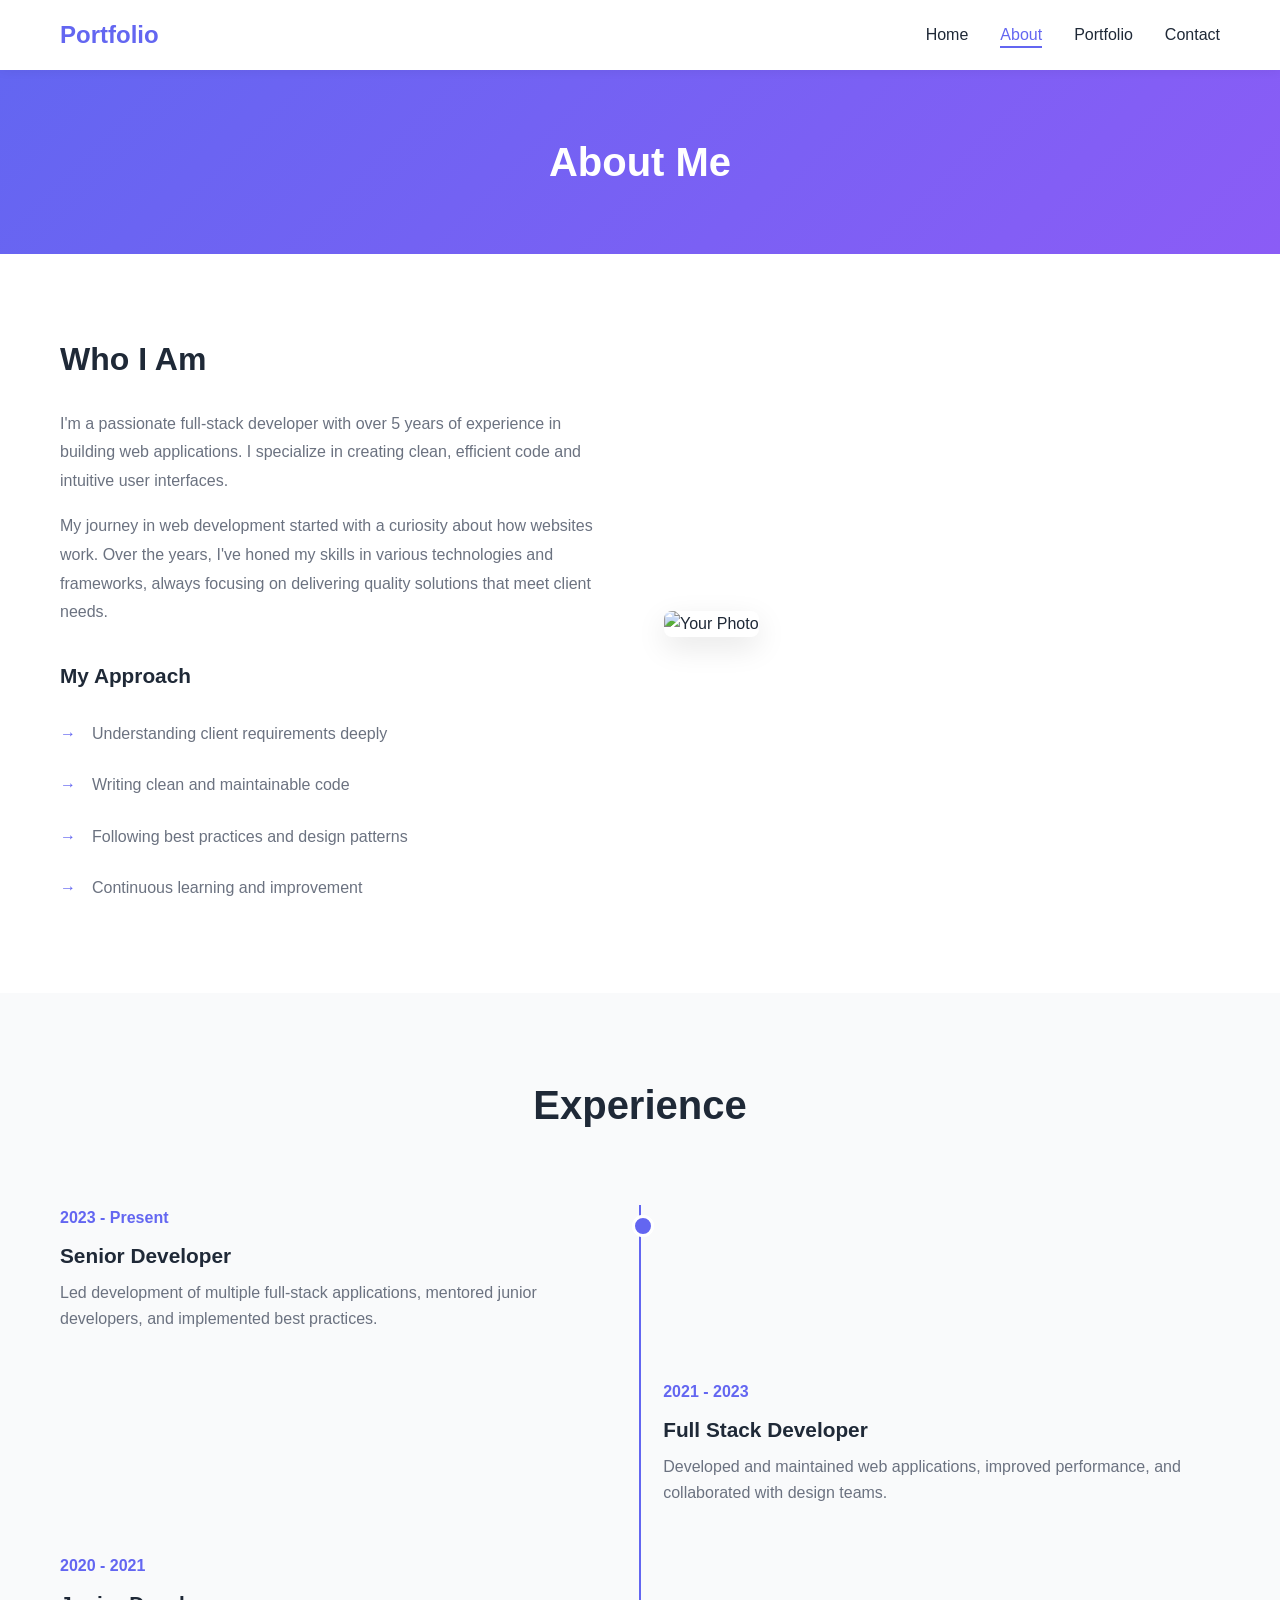
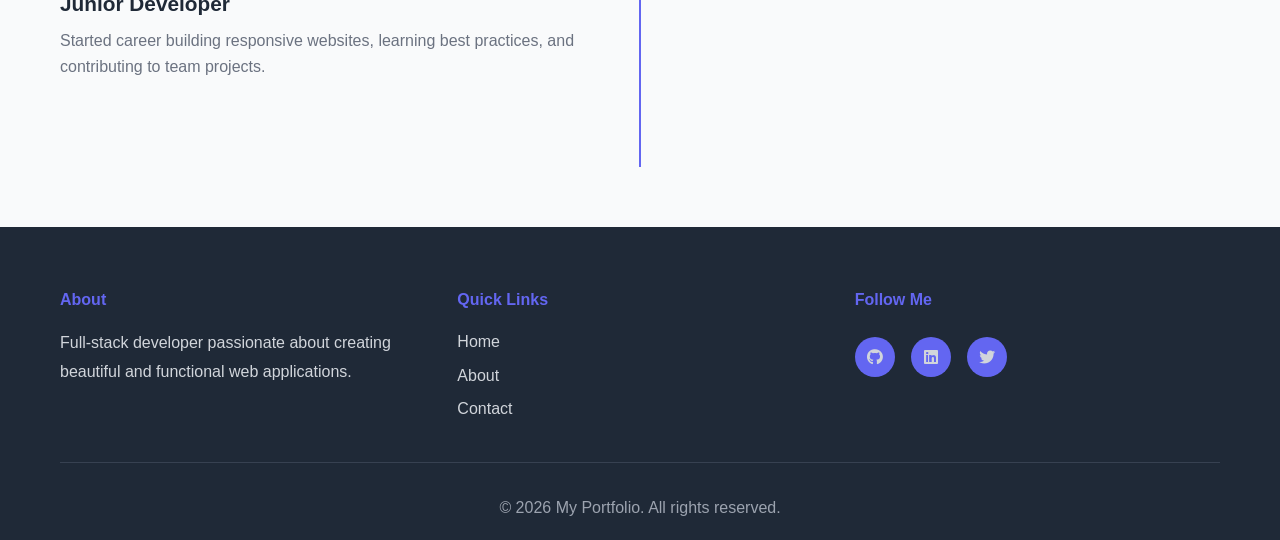
==== about.html @ ab136e82 "Refactor portfolio structure: replace PHP files with HTML, add about and contact pages, and enhance " ====
<!DOCTYPE html>
<html lang="en">
<head>
    <meta charset="UTF-8">
    <meta name="viewport" content="width=device-width, initial-scale=1.0">
    <title>About | My Portfolio</title>
    <link rel="stylesheet" href="https://cdnjs.cloudflare.com/ajax/libs/font-awesome/6.4.0/css/all.min.css">
    <link rel="stylesheet" href="assets/css/style.css">
</head>
<body>
    <nav class="navbar">
        <div class="container">
            <div class="nav-wrapper">
                <a href="index.html" class="logo">Portfolio</a>
                <button class="menu-toggle" id="menuToggle">
                    <span></span>
                    <span></span>
                    <span></span>
                </button>
                <ul class="nav-menu" id="navMenu">
                    <li><a href="index.html" class="nav-link">Home</a></li>
                    <li><a href="about.html" class="nav-link active">About</a></li>
                    <li><a href="index.html#portfolio" class="nav-link">Portfolio</a></li>
                    <li><a href="contact.html" class="nav-link">Contact</a></li>
                </ul>
            </div>
        </div>
    </nav>

    <main>
        <section class="about-hero">
            <div class="container">
                <h1>About Me</h1>
            </div>
        </section>

        <section class="about">
            <div class="container">
                <div class="about-content">
                    <div class="about-text">
                        <h2>Who I Am</h2>
                        <p>I'm a passionate full-stack developer with over 5 years of experience in building web applications. I specialize in creating clean, efficient code and intuitive user interfaces.</p>
                        <p>My journey in web development started with a curiosity about how websites work. Over the years, I've honed my skills in various technologies and frameworks, always focusing on delivering quality solutions that meet client needs.</p>
                        
                        <h3>My Approach</h3>
                        <ul class="approach-list">
                            <li>Understanding client requirements deeply</li>
                            <li>Writing clean and maintainable code</li>
                            <li>Following best practices and design patterns</li>
                            <li>Continuous learning and improvement</li>
                        </ul>
                    </div>
                    <div class="about-image">
                        <img src="https://via.placeholder.com/400x500?text=Your+Photo" alt="Your Photo">
                    </div>
                </div>
            </div>
        </section>

        <section class="timeline">
            <div class="container">
                <h2>Experience</h2>
                <div class="timeline-items">
                    <div class="timeline-item">
                        <div class="timeline-date">2023 - Present</div>
                        <div class="timeline-content">
                            <h4>Senior Developer</h4>
                            <p>Led development of multiple full-stack applications, mentored junior developers, and implemented best practices.</p>
                        </div>
                    </div>
                    <div class="timeline-item">
                        <div class="timeline-date">2021 - 2023</div>
                        <div class="timeline-content">
                            <h4>Full Stack Developer</h4>
                            <p>Developed and maintained web applications, improved performance, and collaborated with design teams.</p>
                        </div>
                    </div>
                    <div class="timeline-item">
                        <div class="timeline-date">2020 - 2021</div>
                        <div class="timeline-content">
                            <h4>Junior Developer</h4>
                            <p>Started career building responsive websites, learning best practices, and contributing to team projects.</p>
                        </div>
                    </div>
                </div>
            </div>
        </section>
    </main>

    <footer class="footer">
        <div class="container">
            <div class="footer-content">
                <div class="footer-section">
                    <h4>About</h4>
                    <p>Full-stack developer passionate about creating beautiful and functional web applications.</p>
                </div>
                <div class="footer-section">
                    <h4>Quick Links</h4>
                    <ul>
                        <li><a href="index.html">Home</a></li>
                        <li><a href="about.html">About</a></li>
                        <li><a href="contact.html">Contact</a></li>
                    </ul>
                </div>
                <div class="footer-section">
                    <h4>Follow Me</h4>
                    <div class="social-links">
                        <a href="#" class="social-icon"><i class="fab fa-github"></i></a>
                        <a href="#" class="social-icon"><i class="fab fa-linkedin"></i></a>
                        <a href="#" class="social-icon"><i class="fab fa-twitter"></i></a>
                    </div>
                </div>
            </div>
            <div class="footer-bottom">
                <p>&copy; 2026 My Portfolio. All rights reserved.</p>
            </div>
        </div>
    </footer>

    <script src="assets/js/script.js"></script>
</body>
</html>
---- assets/css/style.css ----
/* ================================
   Global Styles
   ================================ */
:root {
    --primary-color: #6366f1;
    --secondary-color: #8b5cf6;
    --dark-color: #1f2937;
    --light-color: #f9fafb;
    --gray-color: #6b7280;
    --success-color: #10b981;
    --danger-color: #ef4444;
    --border-radius: 8px;
    --transition: all 0.3s ease;
}

* {
    margin: 0;
    padding: 0;
    box-sizing: border-box;
}

html {
    scroll-behavior: smooth;
}

body {
    font-family: 'Segoe UI', Tahoma, Geneva, Verdana, sans-serif;
    background-color: #ffffff;
    color: var(--dark-color);
    line-height: 1.6;
}

.container {
    max-width: 1200px;
    margin: 0 auto;
    padding: 0 20px;
}

/* ================================
   Navigation
   ================================ */
.navbar {
    background-color: #ffffff;
    box-shadow: 0 2px 10px rgba(0, 0, 0, 0.05);
    position: sticky;
    top: 0;
    z-index: 100;
    transition: var(--transition);
}

.nav-wrapper {
    display: flex;
    justify-content: space-between;
    align-items: center;
    padding: 1rem 0;
}

.logo {
    font-size: 1.5rem;
    font-weight: 700;
    color: var(--primary-color);
    text-decoration: none;
    transition: var(--transition);
}

.logo:hover {
    color: var(--secondary-color);
}

.nav-menu {
    display: flex;
    list-style: none;
    gap: 2rem;
}

.nav-link {
    text-decoration: none;
    color: var(--dark-color);
    font-weight: 500;
    position: relative;
    transition: var(--transition);
}

.nav-link:hover,
.nav-link.active {
    color: var(--primary-color);
}

.nav-link::after {
    content: '';
    position: absolute;
    bottom: -5px;
    left: 0;
    width: 0;
    height: 2px;
    background-color: var(--primary-color);
    transition: var(--transition);
}

.nav-link:hover::after,
.nav-link.active::after {
    width: 100%;
}

.menu-toggle {
    display: none;
    flex-direction: column;
    background: none;
    border: none;
    cursor: pointer;
    gap: 5px;
}

.menu-toggle span {
    width: 25px;
    height: 3px;
    background-color: var(--dark-color);
    border-radius: 2px;
    transition: var(--transition);
}

/* ================================
   Hero Section
   ================================ */
.hero {
    background: linear-gradient(135deg, var(--primary-color) 0%, var(--secondary-color) 100%);
    color: #ffffff;
    padding: 120px 0;
    text-align: center;
    min-height: 600px;
    display: flex;
    align-items: center;
    justify-content: center;
}

.hero-content {
    animation: fadeInUp 0.8s ease;
}

.hero-title {
    font-size: 3.5rem;
    font-weight: 800;
    margin-bottom: 1rem;
    line-height: 1.2;
}

.hero-subtitle {
    font-size: 1.5rem;
    margin-bottom: 2rem;
    opacity: 0.9;
}

/* ================================
   Buttons
   ================================ */
.btn {
    display: inline-block;
    padding: 12px 30px;
    border-radius: var(--border-radius);
    text-decoration: none;
    font-weight: 600;
    transition: var(--transition);
    border: none;
    cursor: pointer;
    font-size: 1rem;
}

.btn-primary {
    background-color: var(--primary-color);
    color: #ffffff;
}

.btn-primary:hover {
    background-color: var(--secondary-color);
    transform: translateY(-2px);
    box-shadow: 0 10px 20px rgba(99, 102, 241, 0.3);
}

.btn-secondary {
    background-color: transparent;
    color: var(--primary-color);
    border: 2px solid var(--primary-color);
}

.btn-secondary:hover {
    background-color: var(--primary-color);
    color: #ffffff;
}

/* ================================
   Portfolio Section
   ================================ */
.portfolio {
    padding: 80px 0;
    background-color: var(--light-color);
}

.portfolio h2 {
    font-size: 2.5rem;
    text-align: center;
    margin-bottom: 3rem;
    color: var(--dark-color);
}

.portfolio-grid {
    display: grid;
    grid-template-columns: repeat(auto-fit, minmax(300px, 1fr));
    gap: 2rem;
}

.portfolio-item {
    background: #ffffff;
    border-radius: var(--border-radius);
    overflow: hidden;
    box-shadow: 0 5px 15px rgba(0, 0, 0, 0.08);
    transition: var(--transition);
}

.portfolio-item:hover {
    transform: translateY(-10px);
    box-shadow: 0 15px 35px rgba(0, 0, 0, 0.15);
}

.portfolio-image {
    width: 100%;
    height: 200px;
    overflow: hidden;
    background-color: #e5e7eb;
}

.portfolio-image img {
    width: 100%;
    height: 100%;
    object-fit: cover;
    transition: var(--transition);
}

.portfolio-item:hover .portfolio-image img {
    transform: scale(1.05);
}

.portfolio-content {
    padding: 1.5rem;
}

.portfolio-content h3 {
    font-size: 1.3rem;
    margin-bottom: 0.5rem;
    color: var(--dark-color);
}

.portfolio-content p {
    color: var(--gray-color);
    margin-bottom: 1rem;
    font-size: 0.95rem;
}

.portfolio-tags {
    display: flex;
    flex-wrap: wrap;
    gap: 0.5rem;
    margin-bottom: 1rem;
}

.tag {
    display: inline-block;
    background-color: #e0e7ff;
    color: var(--primary-color);
    padding: 4px 12px;
    border-radius: 20px;
    font-size: 0.8rem;
    font-weight: 500;
}

.link {
    color: var(--primary-color);
    text-decoration: none;
    font-weight: 600;
    display: inline-flex;
    align-items: center;
    transition: var(--transition);
}

.link:hover {
    color: var(--secondary-color);
}

/* ================================
   Skills Section
   ================================ */
.skills {
    padding: 80px 0;
}

.skills h2 {
    font-size: 2.5rem;
    text-align: center;
    margin-bottom: 3rem;
    color: var(--dark-color);
}

.skills-grid {
    display: grid;
    grid-template-columns: repeat(auto-fit, minmax(250px, 1fr));
    gap: 2rem;
}

.skill-card {
    background: linear-gradient(135deg, var(--primary-color) 0%, var(--secondary-color) 100%);
    color: #ffffff;
    padding: 2rem;
    border-radius: var(--border-radius);
    box-shadow: 0 5px 15px rgba(0, 0, 0, 0.1);
    transition: var(--transition);
}

.skill-card:hover {
    transform: translateY(-5px);
}

.skill-card h4 {
    font-size: 1.3rem;
    margin-bottom: 1rem;
}

.skill-card ul {
    list-style: none;
}

.skill-card li {
    padding: 0.5rem 0;
    display: flex;
    align-items: center;
}

.skill-card li:before {
    content: '✓';
    margin-right: 0.5rem;
    font-weight: bold;
}

/* ================================
   CTA Section
   ================================ */
.cta {
    background: linear-gradient(135deg, var(--primary-color) 0%, var(--secondary-color) 100%);
    color: #ffffff;
    padding: 80px 0;
    text-align: center;
}

.cta h2 {
    font-size: 2.5rem;
    margin-bottom: 1rem;
}

.cta p {
    font-size: 1.1rem;
    margin-bottom: 2rem;
    opacity: 0.9;
}

/* ================================
   About Section
   ================================ */
.about-hero {
    background: linear-gradient(135deg, var(--primary-color) 0%, var(--secondary-color) 100%);
    color: #ffffff;
    padding: 60px 0;
    text-align: center;
}

.about-hero h1 {
    font-size: 2.5rem;
}

.about {
    padding: 80px 0;
}

.about-content {
    display: grid;
    grid-template-columns: 1fr 1fr;
    gap: 3rem;
    align-items: center;
}

.about-text h2 {
    font-size: 2rem;
    margin-bottom: 1.5rem;
    color: var(--dark-color);
}

.about-text p {
    color: var(--gray-color);
    margin-bottom: 1rem;
    line-height: 1.8;
}

.about-text h3 {
    font-size: 1.3rem;
    margin-top: 2rem;
    margin-bottom: 1rem;
    color: var(--dark-color);
}

.approach-list {
    list-style: none;
}

.approach-list li {
    padding: 0.8rem 0;
    padding-left: 2rem;
    position: relative;
    color: var(--gray-color);
}

.approach-list li:before {
    content: '→';
    position: absolute;
    left: 0;
    color: var(--primary-color);
    font-weight: bold;
}

.about-image img {
    width: 100%;
    border-radius: var(--border-radius);
    box-shadow: 0 10px 30px rgba(0, 0, 0, 0.1);
}

/* ================================
   Timeline
   ================================ */
.timeline {
    padding: 80px 0;
    background-color: var(--light-color);
}

.timeline h2 {
    font-size: 2.5rem;
    text-align: center;
    margin-bottom: 3rem;
    color: var(--dark-color);
}

.timeline-items {
    position: relative;
    padding: 20px 0;
}

.timeline-items::before {
    content: '';
    position: absolute;
    left: 50%;
    transform: translateX(-50%);
    width: 2px;
    height: 100%;
    background-color: var(--primary-color);
}

.timeline-item {
    margin-bottom: 3rem;
    width: 48%;
}

.timeline-item:nth-child(odd) {
    margin-left: 0;
}

.timeline-item:nth-child(even) {
    margin-left: 52%;
}

.timeline-item:nth-child(odd)::after {
    content: '';
    position: absolute;
    left: calc(50% - 8px);
    top: 30px;
    width: 16px;
    height: 16px;
    background-color: var(--primary-color);
    border-radius: 50%;
    border: 3px solid #ffffff;
}

.timeline-date {
    font-weight: 600;
    color: var(--primary-color);
    margin-bottom: 0.5rem;
}

.timeline-content h4 {
    font-size: 1.3rem;
    color: var(--dark-color);
    margin-bottom: 0.5rem;
}

.timeline-content p {
    color: var(--gray-color);
}

/* ================================
   Contact Section
   ================================ */
.contact-hero {
    background: linear-gradient(135deg, var(--primary-color) 0%, var(--secondary-color) 100%);
    color: #ffffff;
    padding: 60px 0;
    text-align: center;
}

.contact-hero h1 {
    font-size: 2.5rem;
    margin-bottom: 1rem;
}

.contact {
    padding: 80px 0;
}

.contact-wrapper {
    display: grid;
    grid-template-columns: 1fr 1.5fr;
    gap: 3rem;
}

.contact-info h2 {
    font-size: 1.8rem;
    margin-bottom: 2rem;
    color: var(--dark-color);
}

.info-item {
    margin-bottom: 2rem;
}

.info-item h4 {
    color: var(--primary-color);
    margin-bottom: 0.5rem;
}

.info-item p {
    color: var(--gray-color);
}

.info-item a {
    color: var(--primary-color);
    text-decoration: none;
    transition: var(--transition);
}

.info-item a:hover {
    color: var(--secondary-color);
}

.social-links {
    display: flex;
    gap: 1rem;
    margin-top: 1.5rem;
}

.social-icon {
    display: inline-flex;
    align-items: center;
    justify-content: center;
    width: 40px;
    height: 40px;
    background-color: var(--primary-color);
    color: #ffffff;
    border-radius: 50%;
    text-decoration: none;
    transition: var(--transition);
}

.social-icon:hover {
    background-color: var(--secondary-color);
    transform: translateY(-3px);
}

/* ================================
   Contact Form
   ================================ */
.contact-form {
    background-color: var(--light-color);
    padding: 2rem;
    border-radius: var(--border-radius);
}

.form-group {
    margin-bottom: 1.5rem;
}

.form-group label {
    display: block;
    margin-bottom: 0.5rem;
    font-weight: 600;
    color: var(--dark-color);
}

.form-group input,
.form-group textarea {
    width: 100%;
    padding: 12px;
    border: 1px solid #e5e7eb;
    border-radius: var(--border-radius);
    font-family: inherit;
    font-size: 1rem;
    transition: var(--transition);
}

.form-group input:focus,
.form-group textarea:focus {
    outline: none;
    border-color: var(--primary-color);
    box-shadow: 0 0 0 3px rgba(99, 102, 241, 0.1);
}

.contact-form button {
    width: 100%;
}

#formStatus {
    margin-top: 1rem;
    padding: 1rem;
    border-radius: var(--border-radius);
    display: none;
}

#formStatus.success {
    background-color: #d1fae5;
    color: var(--success-color);
    display: block;
}

#formStatus.error {
    background-color: #fee2e2;
    color: var(--danger-color);
    display: block;
}

/* ================================
   Footer
   ================================ */
.footer {
    background-color: var(--dark-color);
    color: #ffffff;
    padding: 60px 0 20px;
}

.footer-content {
    display: grid;
    grid-template-columns: repeat(auto-fit, minmax(250px, 1fr));
    gap: 2rem;
    margin-bottom: 2rem;
}

.footer-section h4 {
    margin-bottom: 1rem;
    color: var(--primary-color);
}

.footer-section p {
    color: #d1d5db;
    line-height: 1.8;
}

.footer-section ul {
    list-style: none;
}

.footer-section ul li {
    margin-bottom: 0.5rem;
}

.footer-section a {
    color: #d1d5db;
    text-decoration: none;
    transition: var(--transition);
}

.footer-section a:hover {
    color: var(--primary-color);
}

.footer-bottom {
    text-align: center;
    padding-top: 2rem;
    border-top: 1px solid #374151;
    color: #9ca3af;
}

/* ================================
   Animations
   ================================ */
@keyframes fadeInUp {
    from {
        opacity: 0;
        transform: translateY(30px);
    }
    to {
        opacity: 1;
        transform: translateY(0);
    }
}

/* ================================
   Responsive Design
   ================================ */
@media (max-width: 768px) {
    .menu-toggle {
        display: flex;
    }

    .nav-menu {
        display: none;
    }

    .nav-menu.active {
        display: flex;
        flex-direction: column;
        position: absolute;
        top: 70px;
        left: 0;
        width: 100%;
        background-color: #ffffff;
        padding: 2rem 0;
        gap: 0;
        box-shadow: 0 10px 25px rgba(0, 0, 0, 0.1);
    }

    .nav-menu.active li a {
        display: block;
        padding: 1rem 1.5rem;
    }

    .hero-title {
        font-size: 2rem;
    }

    .hero-subtitle {
        font-size: 1.1rem;
    }

    .about-content {
        grid-template-columns: 1fr;
    }

    .contact-wrapper {
        grid-template-columns: 1fr;
    }

    .timeline-items::before {
        display: none;
    }

    .timeline-item {
        width: 100%;
        margin-left: 0 !important;
    }

    .timeline-item:nth-child(odd)::after {
        display: none;
    }

    .portfolio h2,
    .skills h2,
    .timeline h2 {
        font-size: 1.8rem;
    }
}

@media (max-width: 480px) {
    .hero-title {
        font-size: 1.5rem;
    }

    .hero-subtitle {
        font-size: 1rem;
    }

    .portfolio-grid {
        grid-template-columns: 1fr;
    }

    .skills-grid {
        grid-template-columns: 1fr;
    }

    .footer-content {
        grid-template-columns: 1fr;
    }
}
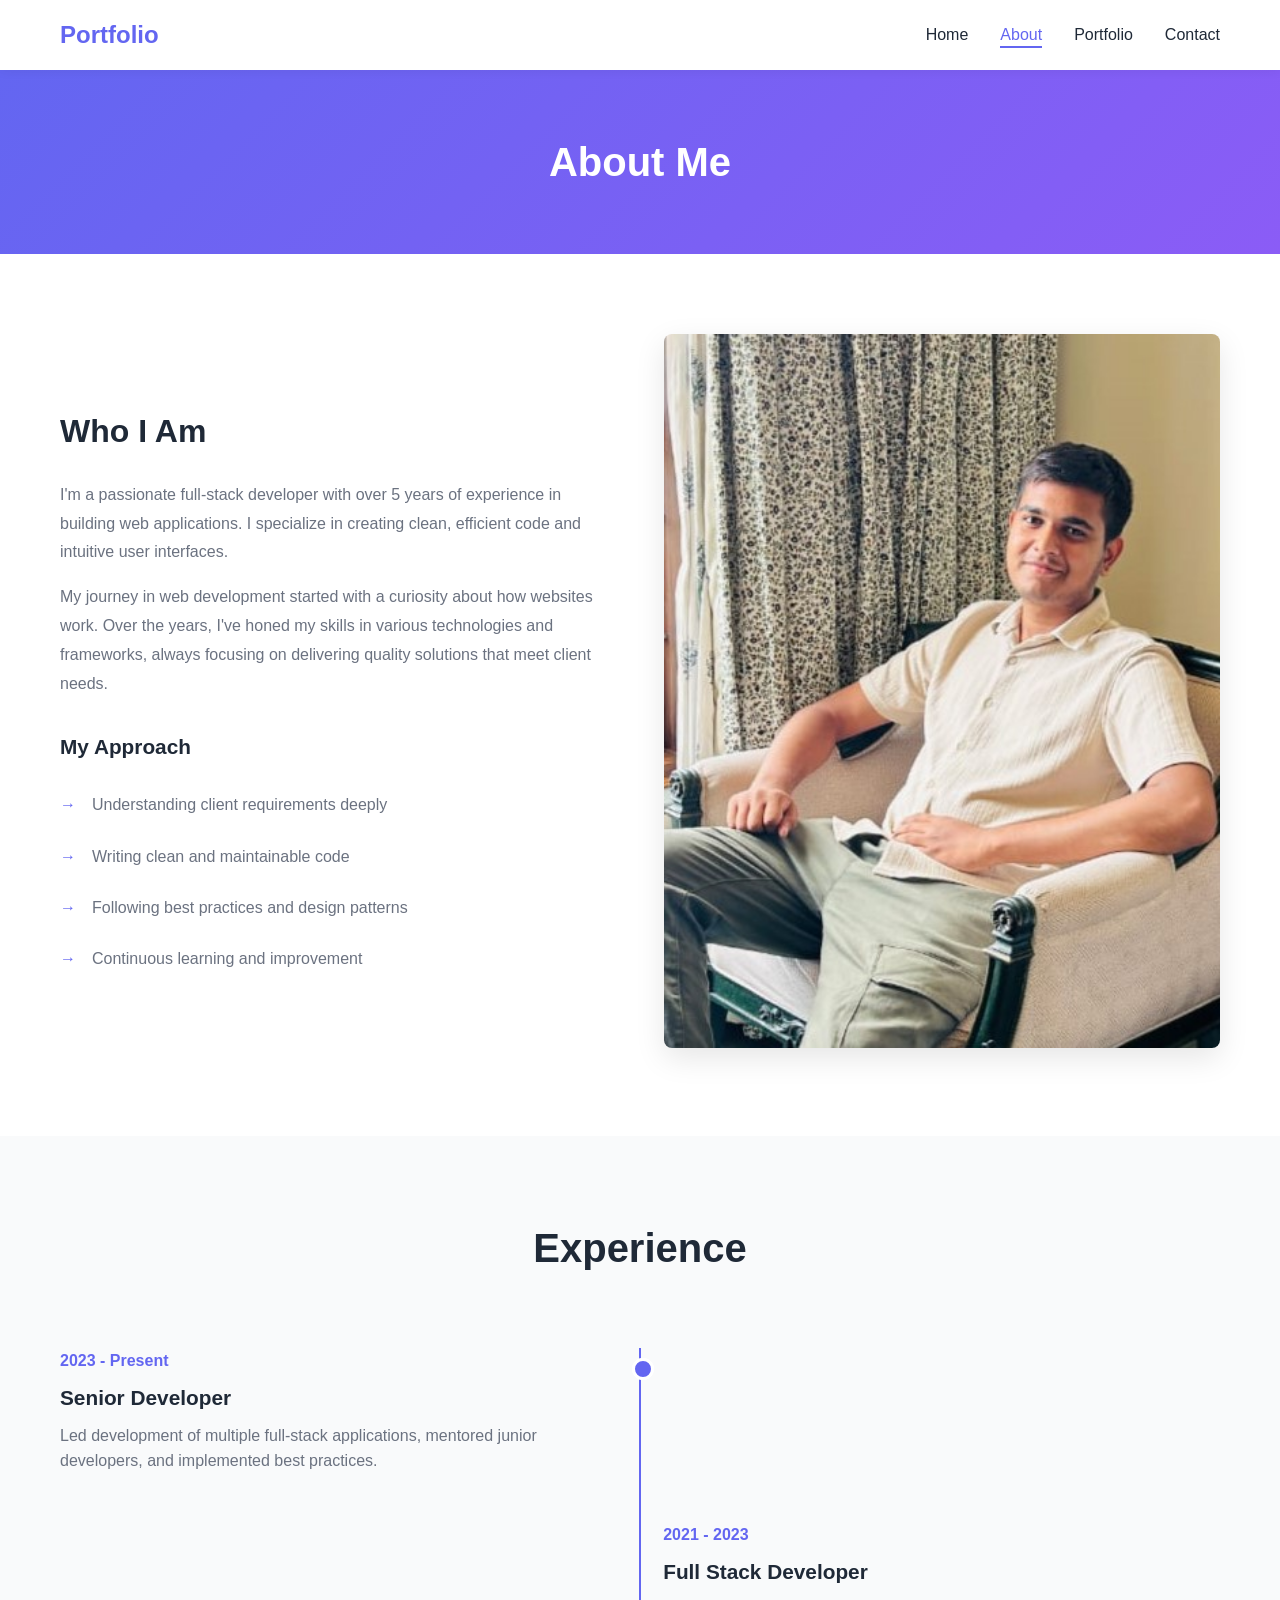
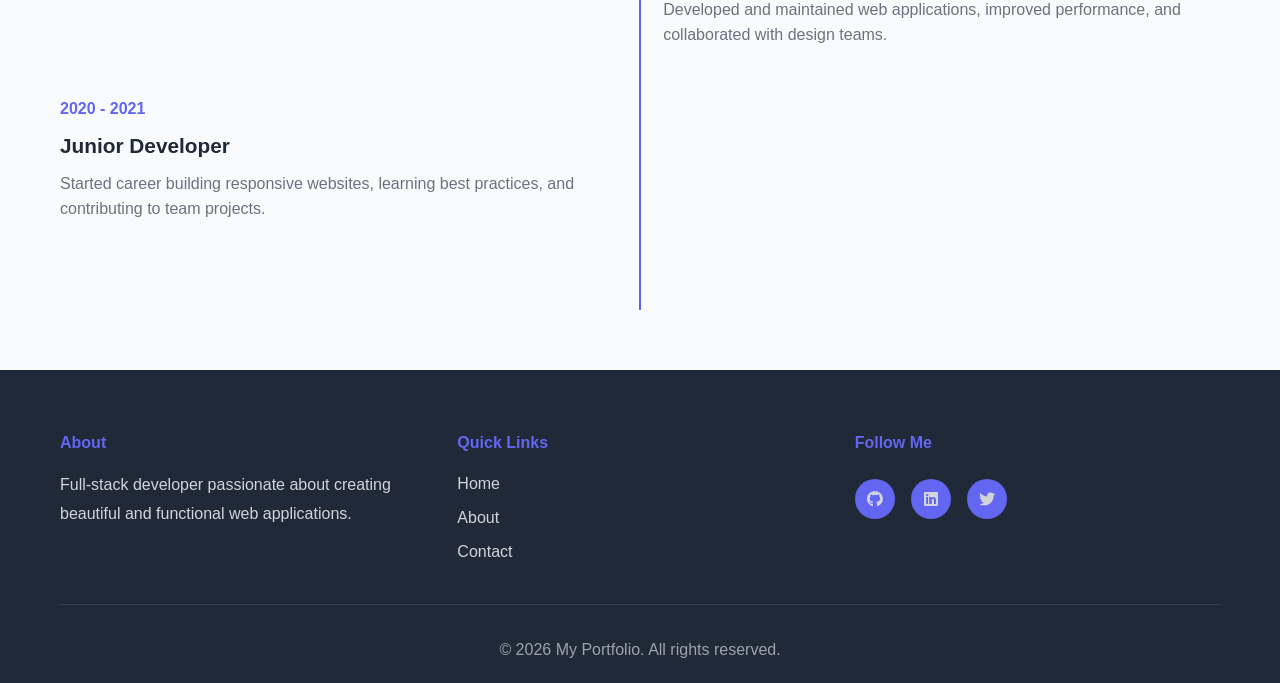
==== commit de355abe: "Refactor code structure for improved readability and maintainability" ====
--- a/about.html
+++ b/about.html
@@ -51,7 +51,7 @@
                         </ul>
                     </div>
                     <div class="about-image">
-                        <img src="https://via.placeholder.com/400x500?text=Your+Photo" alt="Your Photo">
+                        <img src="images\myPic.jpg" alt="Taksh Photo">
                     </div>
                 </div>
             </div>
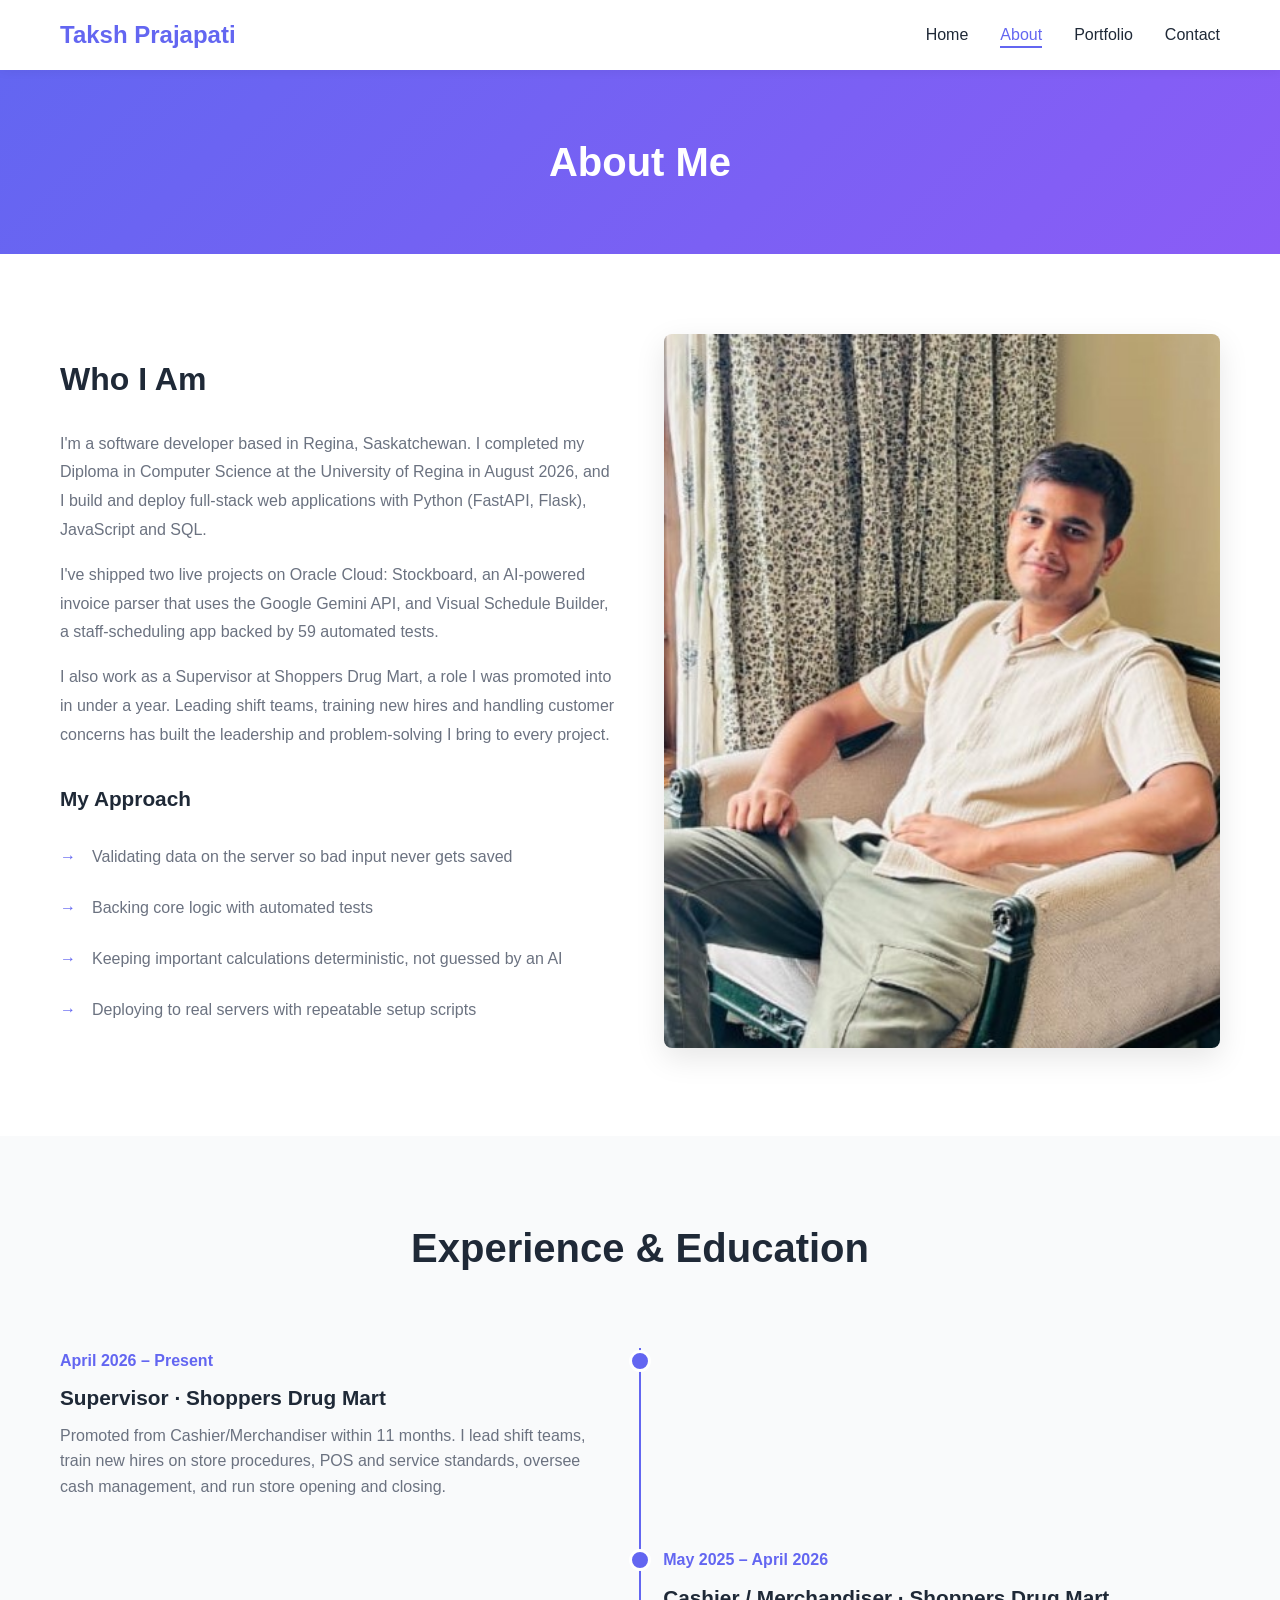
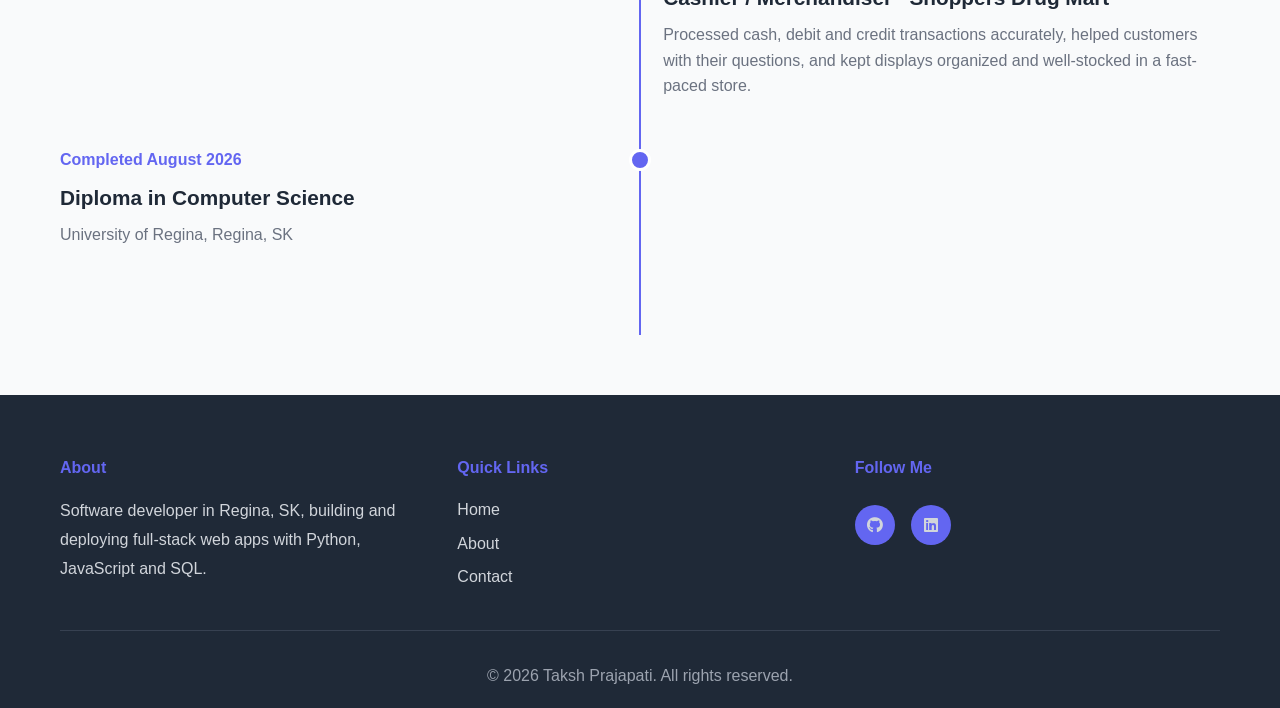
==== commit 3eaa2374: "Update portfolio content from resume and fix contact/footer issues Keep the existing design; replace" ====
--- a/about.html
+++ b/about.html
@@ -3,23 +3,23 @@
 <head>
     <meta charset="UTF-8">
     <meta name="viewport" content="width=device-width, initial-scale=1.0">
-    <title>About | My Portfolio</title>
+    <title>Taksh Prajapati | About</title>
     <link rel="stylesheet" href="https://cdnjs.cloudflare.com/ajax/libs/font-awesome/6.4.0/css/all.min.css">
     <link rel="stylesheet" href="assets/css/style.css">
 </head>
 <body>
-    <nav class="navbar">
+    <nav class="navbar" aria-label="Main navigation">
         <div class="container">
             <div class="nav-wrapper">
-                <a href="index.html" class="logo">Portfolio</a>
-                <button class="menu-toggle" id="menuToggle">
+                <a href="index.html" class="logo">Taksh Prajapati</a>
+                <button class="menu-toggle" id="menuToggle" aria-label="Open menu" aria-controls="navMenu" aria-expanded="false">
                     <span></span>
                     <span></span>
                     <span></span>
                 </button>
                 <ul class="nav-menu" id="navMenu">
                     <li><a href="index.html" class="nav-link">Home</a></li>
-                    <li><a href="about.html" class="nav-link active">About</a></li>
+                    <li><a href="about.html" class="nav-link active" aria-current="page">About</a></li>
                     <li><a href="index.html#portfolio" class="nav-link">Portfolio</a></li>
                     <li><a href="contact.html" class="nav-link">Contact</a></li>
                 </ul>
@@ -39,19 +39,20 @@
                 <div class="about-content">
                     <div class="about-text">
                         <h2>Who I Am</h2>
-                        <p>I'm a passionate full-stack developer with over 5 years of experience in building web applications. I specialize in creating clean, efficient code and intuitive user interfaces.</p>
-                        <p>My journey in web development started with a curiosity about how websites work. Over the years, I've honed my skills in various technologies and frameworks, always focusing on delivering quality solutions that meet client needs.</p>
-                        
+                        <p>I'm a software developer based in Regina, Saskatchewan. I completed my Diploma in Computer Science at the University of Regina in August 2026, and I build and deploy full-stack web applications with Python (FastAPI, Flask), JavaScript and SQL.</p>
+                        <p>I've shipped two live projects on Oracle Cloud: Stockboard, an AI-powered invoice parser that uses the Google Gemini API, and Visual Schedule Builder, a staff-scheduling app backed by 59 automated tests.</p>
+                        <p>I also work as a Supervisor at Shoppers Drug Mart, a role I was promoted into in under a year. Leading shift teams, training new hires and handling customer concerns has built the leadership and problem-solving I bring to every project.</p>
+
                         <h3>My Approach</h3>
                         <ul class="approach-list">
-                            <li>Understanding client requirements deeply</li>
-                            <li>Writing clean and maintainable code</li>
-                            <li>Following best practices and design patterns</li>
-                            <li>Continuous learning and improvement</li>
+                            <li>Validating data on the server so bad input never gets saved</li>
+                            <li>Backing core logic with automated tests</li>
+                            <li>Keeping important calculations deterministic, not guessed by an AI</li>
+                            <li>Deploying to real servers with repeatable setup scripts</li>
                         </ul>
                     </div>
                     <div class="about-image">
-                        <img src="images\myPic.jpg" alt="Taksh Photo">
+                        <img src="images/myPic.jpg" alt="Portrait of Taksh Prajapati" width="409" height="525">
                     </div>
                 </div>
             </div>
@@ -59,27 +60,27 @@
 
         <section class="timeline">
             <div class="container">
-                <h2>Experience</h2>
+                <h2>Experience &amp; Education</h2>
                 <div class="timeline-items">
                     <div class="timeline-item">
-                        <div class="timeline-date">2023 - Present</div>
+                        <div class="timeline-date">April 2026 – Present</div>
                         <div class="timeline-content">
-                            <h4>Senior Developer</h4>
-                            <p>Led development of multiple full-stack applications, mentored junior developers, and implemented best practices.</p>
+                            <h4>Supervisor · Shoppers Drug Mart</h4>
+                            <p>Promoted from Cashier/Merchandiser within 11 months. I lead shift teams, train new hires on store procedures, POS and service standards, oversee cash management, and run store opening and closing.</p>
                         </div>
                     </div>
                     <div class="timeline-item">
-                        <div class="timeline-date">2021 - 2023</div>
+                        <div class="timeline-date">May 2025 – April 2026</div>
                         <div class="timeline-content">
-                            <h4>Full Stack Developer</h4>
-                            <p>Developed and maintained web applications, improved performance, and collaborated with design teams.</p>
+                            <h4>Cashier / Merchandiser · Shoppers Drug Mart</h4>
+                            <p>Processed cash, debit and credit transactions accurately, helped customers with their questions, and kept displays organized and well-stocked in a fast-paced store.</p>
                         </div>
                     </div>
                     <div class="timeline-item">
-                        <div class="timeline-date">2020 - 2021</div>
+                        <div class="timeline-date">Completed August 2026</div>
                         <div class="timeline-content">
-                            <h4>Junior Developer</h4>
-                            <p>Started career building responsive websites, learning best practices, and contributing to team projects.</p>
+                            <h4>Diploma in Computer Science</h4>
+                            <p>University of Regina, Regina, SK</p>
                         </div>
                     </div>
                 </div>
@@ -92,7 +93,7 @@
             <div class="footer-content">
                 <div class="footer-section">
                     <h4>About</h4>
-                    <p>Full-stack developer passionate about creating beautiful and functional web applications.</p>
+                    <p>Software developer in Regina, SK, building and deploying full-stack web apps with Python, JavaScript and SQL.</p>
                 </div>
                 <div class="footer-section">
                     <h4>Quick Links</h4>
@@ -105,14 +106,13 @@
                 <div class="footer-section">
                     <h4>Follow Me</h4>
                     <div class="social-links">
-                        <a href="#" class="social-icon"><i class="fab fa-github"></i></a>
-                        <a href="#" class="social-icon"><i class="fab fa-linkedin"></i></a>
-                        <a href="#" class="social-icon"><i class="fab fa-twitter"></i></a>
+                        <a href="https://github.com/10Taksh" class="social-icon" target="_blank" rel="noopener noreferrer" aria-label="GitHub"><i class="fab fa-github" aria-hidden="true"></i></a>
+                        <a href="https://www.linkedin.com/in/taksh-prajapati-978460349" class="social-icon" target="_blank" rel="noopener noreferrer" aria-label="LinkedIn"><i class="fab fa-linkedin" aria-hidden="true"></i></a>
                     </div>
                 </div>
             </div>
             <div class="footer-bottom">
-                <p>&copy; 2026 My Portfolio. All rights reserved.</p>
+                <p>&copy; 2026 Taksh Prajapati. All rights reserved.</p>
             </div>
         </div>
     </footer>
--- a/assets/css/style.css
+++ b/assets/css/style.css
@@ -109,6 +109,8 @@
     border: none;
     cursor: pointer;
     gap: 5px;
+    padding: 8px;
+    margin-right: -8px;
 }
 
 .menu-toggle span {
@@ -150,6 +152,13 @@
     opacity: 0.9;
 }
 
+.hero-buttons {
+    display: flex;
+    flex-wrap: wrap;
+    justify-content: center;
+    gap: 1rem;
+}
+
 /* ================================
    Buttons
    ================================ */
@@ -187,6 +196,20 @@
     color: #ffffff;
 }
 
+/* White outline button for use on the gradient hero */
+.btn-outline {
+    background-color: transparent;
+    color: #ffffff;
+    border: 2px solid #ffffff;
+    padding: 10px 28px;
+}
+
+.btn-outline:hover {
+    background-color: #ffffff;
+    color: var(--primary-color);
+    transform: translateY(-2px);
+}
+
 /* ================================
    Portfolio Section
    ================================ */
@@ -232,6 +255,7 @@
     width: 100%;
     height: 100%;
     object-fit: cover;
+    object-position: top center;
     transition: var(--transition);
 }
 
@@ -272,12 +296,19 @@
     font-weight: 500;
 }
 
+.portfolio-links {
+    display: flex;
+    flex-wrap: wrap;
+    gap: 1.5rem;
+}
+
 .link {
     color: var(--primary-color);
     text-decoration: none;
     font-weight: 600;
     display: inline-flex;
     align-items: center;
+    gap: 0.4rem;
     transition: var(--transition);
 }
 
@@ -299,13 +330,16 @@
     color: var(--dark-color);
 }
 
+/* Flex so a short last row sits centred instead of hugging the left */
 .skills-grid {
-    display: grid;
-    grid-template-columns: repeat(auto-fit, minmax(250px, 1fr));
+    display: flex;
+    flex-wrap: wrap;
+    justify-content: center;
     gap: 2rem;
 }
 
 .skill-card {
+    flex: 0 1 calc((100% - 4rem) / 3);
     background: linear-gradient(135deg, var(--primary-color) 0%, var(--secondary-color) 100%);
     color: #ffffff;
     padding: 2rem;
@@ -425,6 +459,7 @@
 
 .about-image img {
     width: 100%;
+    height: auto;
     border-radius: var(--border-radius);
     box-shadow: 0 10px 30px rgba(0, 0, 0, 0.1);
 }
@@ -460,6 +495,7 @@
 }
 
 .timeline-item {
+    position: relative;
     margin-bottom: 3rem;
     width: 48%;
 }
@@ -472,16 +508,23 @@
     margin-left: 52%;
 }
 
-.timeline-item:nth-child(odd)::after {
+/* Dot on the centre line, level with each item's date. Items are 48% wide,
+   so the line sits 50/48 of an item's width from an odd item's left edge
+   and 2/48 before an even item's. 11px = half the dot including its border. */
+.timeline-item::after {
     content: '';
     position: absolute;
-    left: calc(50% - 8px);
-    top: 30px;
+    left: calc(100% * 50 / 48 - 11px);
+    top: 2px;
     width: 16px;
     height: 16px;
     background-color: var(--primary-color);
     border-radius: 50%;
     border: 3px solid #ffffff;
+}
+
+.timeline-item:nth-child(even)::after {
+    left: calc(100% * -2 / 48 - 11px);
 }
 
 .timeline-date {
@@ -620,6 +663,11 @@
     width: 100%;
 }
 
+.contact-form button:disabled {
+    opacity: 0.7;
+    cursor: wait;
+}
+
 #formStatus {
     margin-top: 1rem;
     padding: 1rem;
@@ -627,15 +675,22 @@
     display: none;
 }
 
+/* Darker text shades than the base colours so messages stay readable */
 #formStatus.success {
     background-color: #d1fae5;
-    color: var(--success-color);
+    color: #047857;
     display: block;
 }
 
 #formStatus.error {
     background-color: #fee2e2;
-    color: var(--danger-color);
+    color: #b91c1c;
+    display: block;
+}
+
+#formStatus.info {
+    background-color: #e0e7ff;
+    color: #4338ca;
     display: block;
 }
 
@@ -759,8 +814,12 @@
         margin-left: 0 !important;
     }
 
-    .timeline-item:nth-child(odd)::after {
+    .timeline-item::after {
         display: none;
+    }
+
+    .skill-card {
+        flex-basis: calc((100% - 2rem) / 2);
     }
 
     .portfolio h2,
@@ -783,8 +842,8 @@
         grid-template-columns: 1fr;
     }
 
-    .skills-grid {
-        grid-template-columns: 1fr;
+    .skill-card {
+        flex-basis: 100%;
     }
 
     .footer-content {
